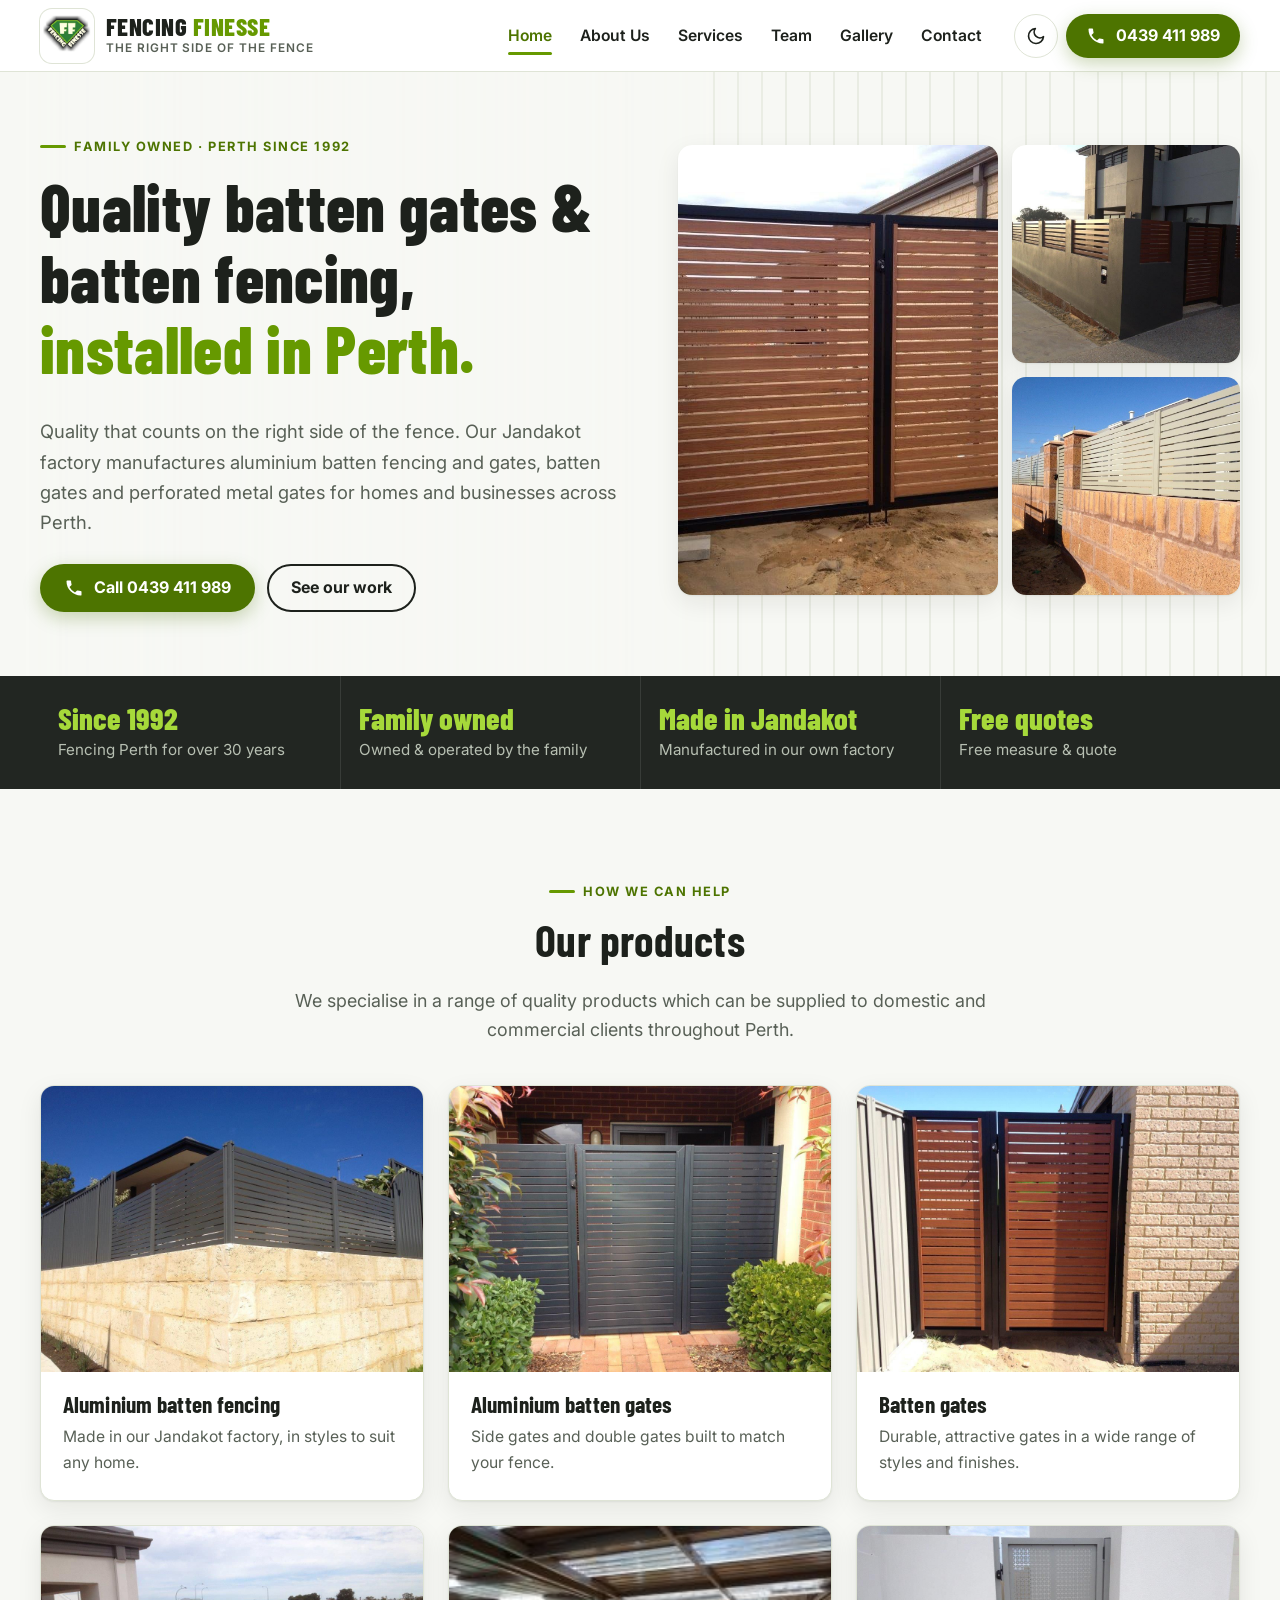
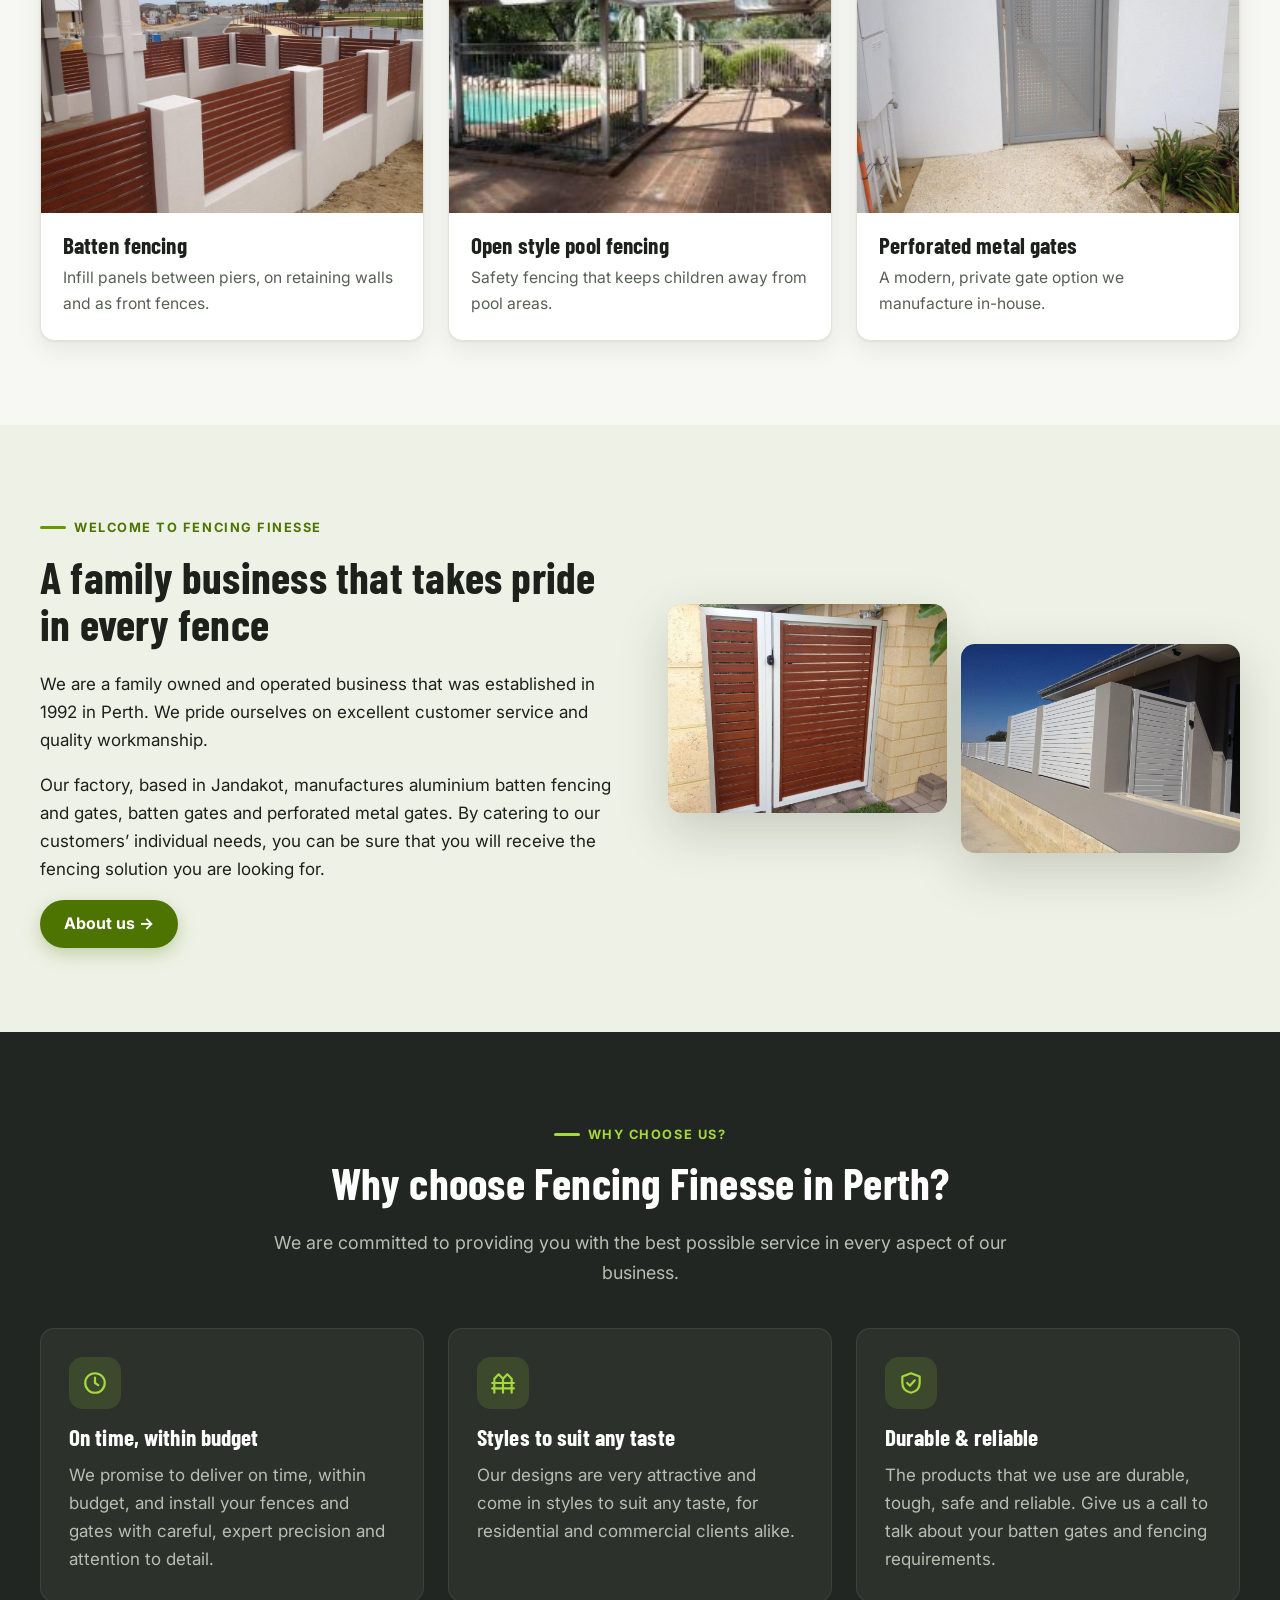
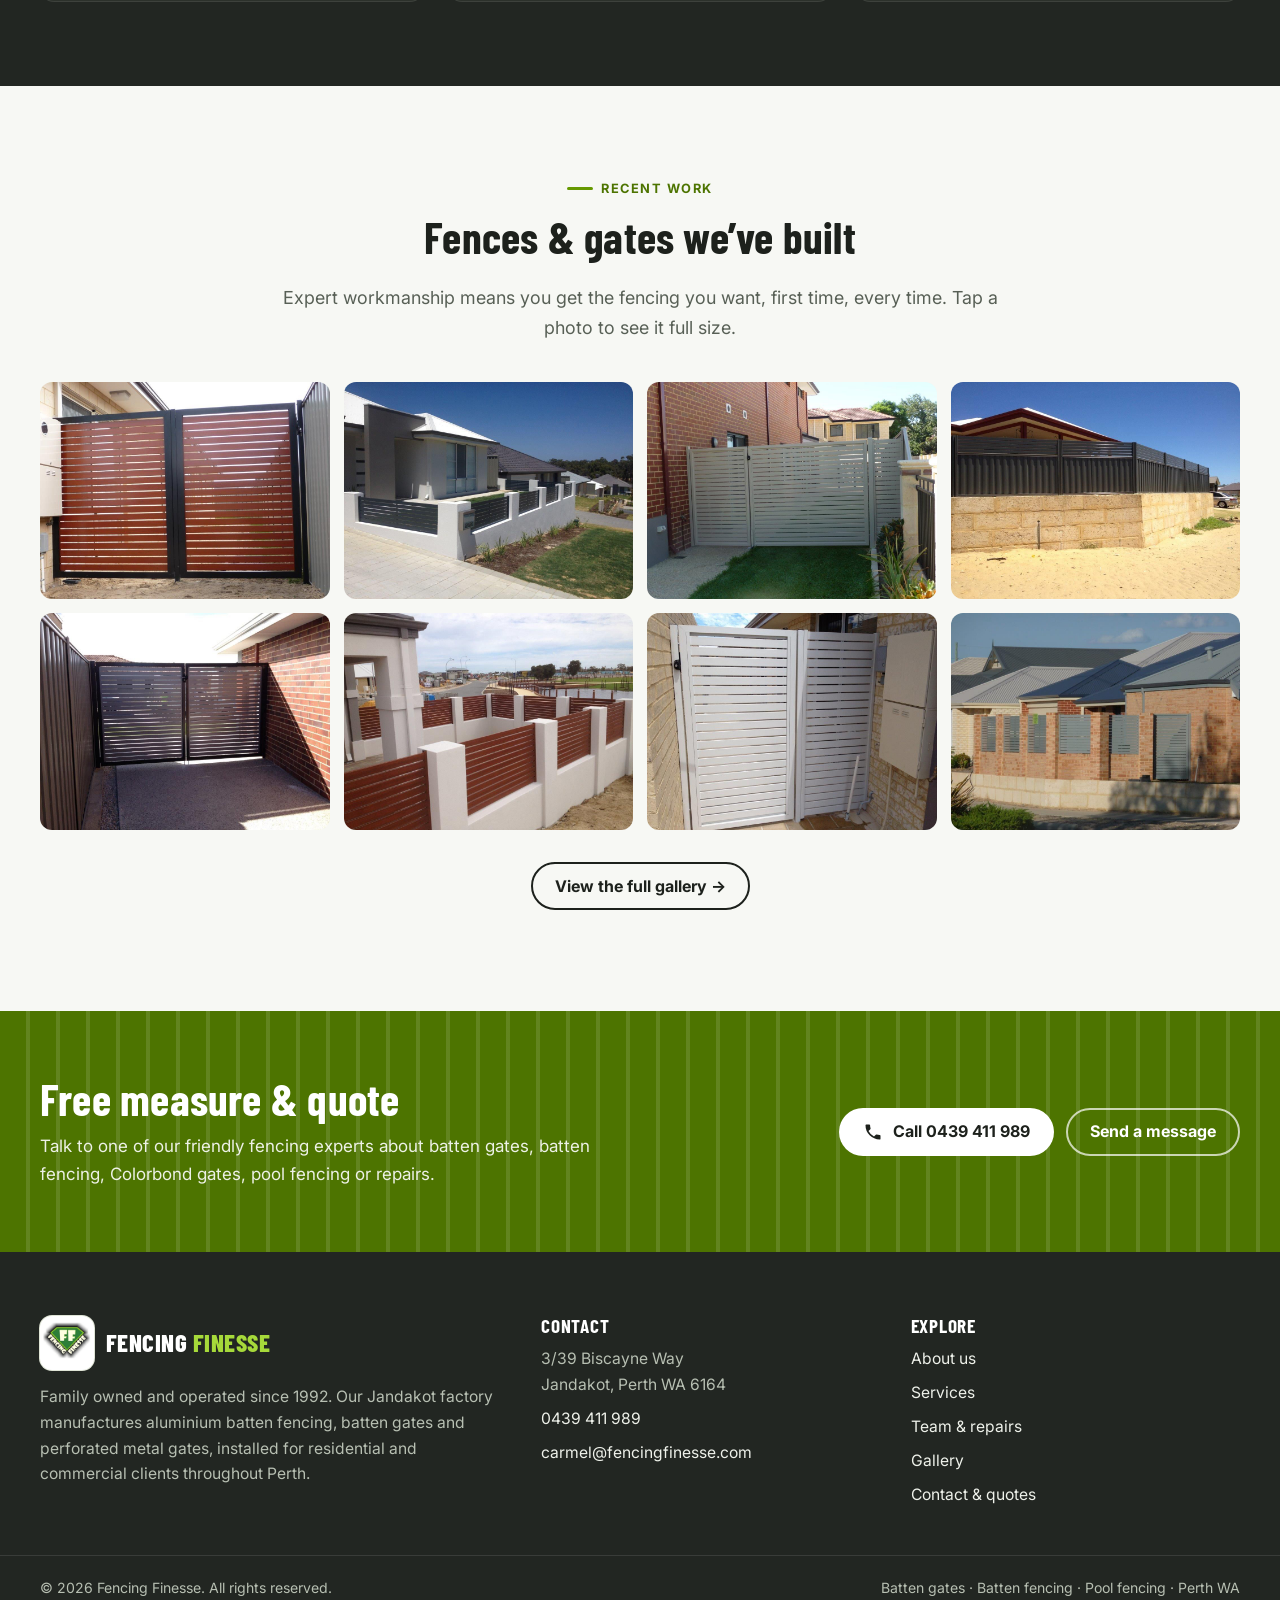
==== index.html @ 1fadce17 "Initial commit: fencing-finesse site" ====
<!DOCTYPE html>
<html lang="en-AU">
<head>
  <meta charset="utf-8">
  <meta name="viewport" content="width=device-width, initial-scale=1">
  <title>Fencing Finesse | Batten Gates &amp; Batten Fencing, Made and Installed in Perth</title>
  <meta name="description" content="Family owned since 1992. Fencing Finesse manufactures aluminium batten fencing, batten gates and perforated metal gates in Jandakot and installs them throughout Perth. Call 0439 411 989.">
  <meta name="theme-color" content="#ffffff">
  <script>(function(d){d.className+=' js';var t;try{t=localStorage.getItem('ff-theme')}catch(e){}if(t!=='light'&&t!=='dark'){t=window.matchMedia&&matchMedia('(prefers-color-scheme: dark)').matches?'dark':'light'}d.setAttribute('data-theme',t)})(document.documentElement);</script>
  <link rel="icon" href="images/logo-badge.png">
  <link rel="preconnect" href="https://fonts.googleapis.com">
  <link rel="preconnect" href="https://fonts.gstatic.com" crossorigin>
  <link href="https://fonts.googleapis.com/css2?family=Barlow+Condensed:wght@700;800&family=Inter:wght@400;600;700;800&display=swap" rel="stylesheet">
  <link rel="stylesheet" href="css/style.css">
</head>
<body>
<a class="skip" href="#main">Skip to content</a>

<header class="site-header">
  <div class="container">
    <a class="brand" href="index.html" aria-label="Fencing Finesse home">
      <span class="brand-badge"><img src="images/logo-badge.png" alt="" width="136" height="120"></span>
      <span class="brand-text">
        <span class="brand-name">Fencing <span>Finesse</span></span>
        <span class="brand-tag">The right side of the fence</span>
      </span>
    </a>
    <nav class="nav" id="site-nav" aria-label="Main">
      <a href="index.html" aria-current="page">Home</a>
      <a href="about.html">About Us</a>
      <a href="services.html">Services</a>
      <a href="team.html">Team</a>
      <a href="gallery.html">Gallery</a>
      <a href="contact.html">Contact</a>
    </nav>
    <div class="header-actions">
      <button class="icon-btn theme-toggle" type="button" aria-label="Switch to dark mode" aria-pressed="false">
        <svg class="i-moon" viewBox="0 0 24 24" fill="none" stroke="currentColor" stroke-width="2" stroke-linecap="round" stroke-linejoin="round" aria-hidden="true"><path d="M21 12.8A9 9 0 1 1 11.2 3a7 7 0 0 0 9.8 9.8z"/></svg>
        <svg class="i-sun" viewBox="0 0 24 24" fill="none" stroke="currentColor" stroke-width="2" stroke-linecap="round" aria-hidden="true"><circle cx="12" cy="12" r="4"/><path d="M12 2v2M12 20v2M4.9 4.9l1.4 1.4M17.7 17.7l1.4 1.4M2 12h2M20 12h2M4.9 19.1l1.4-1.4M17.7 6.3l1.4-1.4"/></svg>
      </button>
      <a class="btn btn--brand call-btn" href="tel:+61439411989" aria-label="Call Fencing Finesse on 0439 411 989">
        <svg viewBox="0 0 24 24" fill="currentColor" aria-hidden="true"><path d="M6.6 10.8a15.1 15.1 0 0 0 6.6 6.6l2.2-2.2a1 1 0 0 1 1-.25 11.4 11.4 0 0 0 3.6.57 1 1 0 0 1 1 1V20a1 1 0 0 1-1 1A17 17 0 0 1 3 4a1 1 0 0 1 1-1h3.5a1 1 0 0 1 1 1c0 1.25.2 2.45.57 3.57a1 1 0 0 1-.25 1z"/></svg>
        <span class="call-label">0439 411 989</span>
      </a>
      <button class="menu-toggle" type="button" aria-controls="site-nav" aria-expanded="false" aria-label="Open menu"><span></span></button>
    </div>
  </div>
</header>

<main id="main">

<section class="hero">
  <div class="container">
    <div>
      <span class="eyebrow">Family owned &middot; Perth since 1992</span>
      <h1>Quality batten gates &amp; batten fencing, <em>installed in Perth.</em></h1>
      <p class="lead">Quality that counts on the right side of the fence. Our Jandakot factory manufactures aluminium batten fencing and gates, batten gates and perforated metal gates for homes and businesses across Perth.</p>
      <div class="hero-actions">
        <a class="btn btn--brand" href="tel:+61439411989"><svg viewBox="0 0 24 24" fill="currentColor" aria-hidden="true"><path d="M6.6 10.8a15.1 15.1 0 0 0 6.6 6.6l2.2-2.2a1 1 0 0 1 1-.25 11.4 11.4 0 0 0 3.6.57 1 1 0 0 1 1 1V20a1 1 0 0 1-1 1A17 17 0 0 1 3 4a1 1 0 0 1 1-1h3.5a1 1 0 0 1 1 1c0 1.25.2 2.45.57 3.57a1 1 0 0 1-.25 1z"/></svg> Call 0439 411 989</a>
        <a class="btn btn--ghost" href="gallery.html">See our work</a>
      </div>
    </div>
    <div class="hero-mosaic">
      <figure><img src="images/job-20.jpg" alt="Timber-look batten double gates with a black frame" width="1024" height="768" fetchpriority="high"></figure>
      <figure><img src="images/job-11.jpg" alt="Batten infill with a matching timber-look gate" width="1024" height="768"></figure>
      <figure><img src="images/job-17.jpg" alt="Batten fence infill on a feature brick wall" width="1024" height="768"></figure>
    </div>
  </div>
</section>

<section class="stats" aria-label="At a glance">
  <div class="container">
    <div class="stat"><strong>Since 1992</strong><span>Fencing Perth for over 30 years</span></div>
    <div class="stat"><strong>Family owned</strong><span>Owned &amp; operated by the family</span></div>
    <div class="stat"><strong>Made in Jandakot</strong><span>Manufactured in our own factory</span></div>
    <div class="stat"><strong>Free quotes</strong><span>Free measure &amp; quote</span></div>
  </div>
</section>

<section class="section">
  <div class="container">
    <div class="center section-head">
      <span class="eyebrow">How we can help</span>
      <h2>Our products</h2>
      <p class="lead">We specialise in a range of quality products which can be supplied to domestic and commercial clients throughout Perth.</p>
    </div>
    <div class="grid grid--3">
      <a class="prod-card" href="services.html">
        <div class="media zoom"><img src="images/job-34.jpg" alt="" width="1024" height="768" loading="lazy" decoding="async"></div>
        <div class="body"><h3>Aluminium batten fencing</h3><p>Made in our Jandakot factory, in styles to suit any home.</p></div>
      </a>
      <a class="prod-card" href="services.html">
        <div class="media zoom"><img src="images/job-16.jpg" alt="" width="1024" height="768" loading="lazy" decoding="async"></div>
        <div class="body"><h3>Aluminium batten gates</h3><p>Side gates and double gates built to match your fence.</p></div>
      </a>
      <a class="prod-card" href="services.html">
        <div class="media zoom"><img src="images/job-23.jpg" alt="" width="1024" height="768" loading="lazy" decoding="async"></div>
        <div class="body"><h3>Batten gates</h3><p>Durable, attractive gates in a wide range of styles and finishes.</p></div>
      </a>
      <a class="prod-card" href="services.html">
        <div class="media zoom"><img src="images/job-09.jpg" alt="" width="1024" height="768" loading="lazy" decoding="async"></div>
        <div class="body"><h3>Batten fencing</h3><p>Infill panels between piers, on retaining walls and as front fences.</p></div>
      </a>
      <a class="prod-card" href="services.html#pool">
        <div class="media zoom"><img src="images/svc-pool.jpg" alt="" width="281" height="186" loading="lazy" decoding="async"></div>
        <div class="body"><h3>Open style pool fencing</h3><p>Safety fencing that keeps children away from pool areas.</p></div>
      </a>
      <a class="prod-card" href="services.html">
        <div class="media zoom"><img src="images/job-25.jpg" alt="" width="1024" height="768" loading="lazy" decoding="async"></div>
        <div class="body"><h3>Perforated metal gates</h3><p>A modern, private gate option we manufacture in-house.</p></div>
      </a>
    </div>
  </div>
</section>

<section class="section section--soft">
  <div class="container split">
    <div>
      <span class="eyebrow">Welcome to Fencing Finesse</span>
      <h2>A family business that takes pride in every fence</h2>
      <p>We are a family owned and operated business that was established in 1992 in Perth. We pride ourselves on excellent customer service and quality workmanship.</p>
      <p>Our factory, based in Jandakot, manufactures aluminium batten fencing and gates, batten gates and perforated metal gates. By catering to our customers&rsquo; individual needs, you can be sure that you will receive the fencing solution you are looking for.</p>
      <a class="btn btn--brand" href="about.html">About us &rarr;</a>
    </div>
    <div class="photo-pair">
      <div class="photo-frame zoom"><img src="images/job-24.jpg" alt="Timber-look batten gate with a white frame" width="1024" height="768" loading="lazy" decoding="async"></div>
      <div class="photo-frame zoom"><img src="images/job-30.jpg" alt="Batten front fence and pedestrian gate" width="1024" height="768" loading="lazy" decoding="async"></div>
    </div>
  </div>
</section>

<section class="section section--dark">
  <div class="container">
    <div class="center section-head">
      <span class="eyebrow">Why choose us?</span>
      <h2>Why choose Fencing Finesse in Perth?</h2>
      <p class="lead" style="color:var(--on-dark-muted)">We are committed to providing you with the best possible service in every aspect of our business.</p>
    </div>
    <div class="grid grid--3">
      <div class="card">
        <div class="icon-badge"><svg viewBox="0 0 24 24" fill="none" stroke="currentColor" stroke-width="2" stroke-linecap="round" stroke-linejoin="round" aria-hidden="true"><circle cx="12" cy="12" r="9"/><path d="M12 7v5l3 2"/></svg></div>
        <h3>On time, within budget</h3>
        <p>We promise to deliver on time, within budget, and install your fences and gates with careful, expert precision and attention to detail.</p>
      </div>
      <div class="card">
        <div class="icon-badge"><svg viewBox="0 0 24 24" fill="none" stroke="currentColor" stroke-width="2" stroke-linecap="round" stroke-linejoin="round" aria-hidden="true"><path d="M4 21V8l4-4 4 4v13M12 21V8l4-4 4 4v13M2 12h20M2 17h20"/></svg></div>
        <h3>Styles to suit any taste</h3>
        <p>Our designs are very attractive and come in styles to suit any taste, for residential and commercial clients alike.</p>
      </div>
      <div class="card">
        <div class="icon-badge"><svg viewBox="0 0 24 24" fill="none" stroke="currentColor" stroke-width="2" stroke-linecap="round" stroke-linejoin="round" aria-hidden="true"><path d="M12 3l8 3v6c0 5-3.5 8-8 9-4.5-1-8-4-8-9V6z"/><path d="M8.5 12l2.5 2.5 4.5-5"/></svg></div>
        <h3>Durable &amp; reliable</h3>
        <p>The products that we use are durable, tough, safe and reliable. Give us a call to talk about your batten gates and fencing requirements.</p>
      </div>
    </div>
  </div>
</section>

<section class="section">
  <div class="container">
    <div class="center section-head">
      <span class="eyebrow">Recent work</span>
      <h2>Fences &amp; gates we&rsquo;ve built</h2>
      <p class="lead">Expert workmanship means you get the fencing you want, first time, every time. Tap a photo to see it full size.</p>
    </div>
    <div class="gallery gallery--preview">
      <button class="g-item" type="button" data-cat="gates"><img src="images/job-32.jpg" alt="Timber-look batten double gates" width="1024" height="768" loading="lazy" decoding="async"><span class="cap">Timber-look batten double gates</span></button>
      <button class="g-item" type="button" data-cat="batten"><img src="images/job-21.jpg" alt="Front fence with charcoal batten infill" width="1024" height="768" loading="lazy" decoding="async"><span class="cap">Front fence with charcoal batten infill</span></button>
      <button class="g-item" type="button" data-cat="gates"><img src="images/job-13.jpg" alt="Grey batten gate beside a brick home" width="1024" height="768" loading="lazy" decoding="async"><span class="cap">Grey batten gate beside a brick home</span></button>
      <button class="g-item" type="button" data-cat="batten"><img src="images/job-05.jpg" alt="Batten infill above a limestone retaining wall" width="1024" height="768" loading="lazy" decoding="async"><span class="cap">Batten infill above a limestone retaining wall</span></button>
      <button class="g-item" type="button" data-cat="gates"><img src="images/job-27.jpg" alt="Charcoal batten double gates" width="1024" height="768" loading="lazy" decoding="async"><span class="cap">Charcoal batten double gates</span></button>
      <button class="g-item" type="button" data-cat="batten"><img src="images/job-09.jpg" alt="Timber-look batten infill between rendered piers" width="1024" height="768" loading="lazy" decoding="async"><span class="cap">Timber-look batten infill between rendered piers</span></button>
      <button class="g-item" type="button" data-cat="gates"><img src="images/job-28.jpg" alt="Pale grey batten side gates" width="1024" height="768" loading="lazy" decoding="async"><span class="cap">Pale grey batten side gates</span></button>
      <button class="g-item" type="button" data-cat="batten"><img src="images/job-35.jpg" alt="Batten panels between brick piers" width="1024" height="768" loading="lazy" decoding="async"><span class="cap">Batten panels between brick piers</span></button>
    </div>
    <p class="center" style="margin-top:32px"><a class="btn btn--ghost" href="gallery.html">View the full gallery &rarr;</a></p>
  </div>
</section>

<section class="cta-band">
  <div class="container">
    <div>
      <h2>Free measure &amp; quote</h2>
      <p>Talk to one of our friendly fencing experts about batten gates, batten fencing, Colorbond gates, pool fencing or repairs.</p>
    </div>
    <div class="cta-actions">
      <a class="btn btn--light" href="tel:+61439411989"><svg viewBox="0 0 24 24" fill="currentColor" aria-hidden="true"><path d="M6.6 10.8a15.1 15.1 0 0 0 6.6 6.6l2.2-2.2a1 1 0 0 1 1-.25 11.4 11.4 0 0 0 3.6.57 1 1 0 0 1 1 1V20a1 1 0 0 1-1 1A17 17 0 0 1 3 4a1 1 0 0 1 1-1h3.5a1 1 0 0 1 1 1c0 1.25.2 2.45.57 3.57a1 1 0 0 1-.25 1z"/></svg> Call 0439 411 989</a>
      <a class="btn btn--outline-light" href="contact.html">Send a message</a>
    </div>
  </div>
</section>
</main>

<footer class="site-footer">
  <div class="container cols">
    <div>
      <div class="footer-brand">
        <span class="brand-badge"><img src="images/logo-badge.png" alt="" width="136" height="120" loading="lazy" decoding="async"></span>
        <span class="brand-name">Fencing <span>Finesse</span></span>
      </div>
      <p>Family owned and operated since 1992. Our Jandakot factory manufactures aluminium batten fencing, batten gates and perforated metal gates, installed for residential and commercial clients throughout Perth.</p>
    </div>
    <div>
      <h4>Contact</h4>
      <ul>
        <li>3/39 Biscayne Way<br>Jandakot, Perth WA 6164</li>
        <li><a href="tel:+61439411989">0439 411 989</a></li>
        <li><a href="mailto:carmel@fencingfinesse.com">carmel@fencingfinesse.com</a></li>
      </ul>
    </div>
    <div>
      <h4>Explore</h4>
      <ul>
        <li><a href="about.html">About us</a></li>
        <li><a href="services.html">Services</a></li>
        <li><a href="team.html">Team &amp; repairs</a></li>
        <li><a href="gallery.html">Gallery</a></li>
        <li><a href="contact.html">Contact &amp; quotes</a></li>
      </ul>
    </div>
  </div>
  <div class="footer-bottom">
    <div class="container">
      <span>&copy; <span id="year">2026</span> Fencing Finesse. All rights reserved.</span>
      <span>Batten gates &middot; Batten fencing &middot; Pool fencing &middot; Perth WA</span>
    </div>
  </div>
</footer>

<a class="mobile-call" href="tel:+61439411989"><svg viewBox="0 0 24 24" fill="currentColor" aria-hidden="true"><path d="M6.6 10.8a15.1 15.1 0 0 0 6.6 6.6l2.2-2.2a1 1 0 0 1 1-.25 11.4 11.4 0 0 0 3.6.57 1 1 0 0 1 1 1V20a1 1 0 0 1-1 1A17 17 0 0 1 3 4a1 1 0 0 1 1-1h3.5a1 1 0 0 1 1 1c0 1.25.2 2.45.57 3.57a1 1 0 0 1-.25 1z"/></svg> Call 0439 411 989</a>

<script src="js/main.js"></script>
</body>
</html>
---- css/style.css ----
/* Fencing Finesse — shared styles */

/* ---------- Tokens ---------- */
:root {
  --bg: #f7f8f4;
  --surface: #ffffff;
  --soft: #eef2e6;
  --text: #1d211c;
  --muted: #586056;
  --line: #dfe4d6;
  --brand: #669900;          /* their original green */
  --brand-strong: #4d7400;   /* text/button-safe green */
  --brand-soft: #e3eecb;
  --on-brand: #ffffff;
  --dark: #222622;           /* charcoal bands */
  --dark-2: #2c312b;
  --on-dark: #eef1ea;
  --on-dark-muted: #b7bfb2;
  --accent-on-dark: #a6d93a;
  --header-bg: rgba(255, 255, 255, .86);
  --shadow: 0 1px 2px rgba(20, 30, 10, .06), 0 8px 24px rgba(20, 30, 10, .08);
  --shadow-lg: 0 18px 50px rgba(20, 30, 10, .18);
  --overlay: rgba(10, 12, 10, .92);
  --focus: #4d7400;
  --radius: 14px;
  --ease: cubic-bezier(.2, .7, .2, 1);
  --fast: 180ms;
  --med: 300ms;
  --header-h: 72px;
  color-scheme: light;
}
[data-theme="dark"] {
  --bg: #111311;
  --surface: #1a1d19;
  --soft: #161915;
  --text: #e7ebe3;
  --muted: #a4ac9f;
  --line: #2d332b;
  --brand: #8cc63f;
  --brand-strong: #9fd451;
  --brand-soft: #253217;
  --on-brand: #111608;
  --dark: #0b0c0b;
  --dark-2: #171a16;
  --on-dark: #e7ebe3;
  --on-dark-muted: #a4ac9f;
  --accent-on-dark: #a6d93a;
  --header-bg: rgba(20, 22, 19, .84);
  --shadow: 0 1px 2px rgba(0, 0, 0, .4), 0 8px 24px rgba(0, 0, 0, .35);
  --shadow-lg: 0 18px 50px rgba(0, 0, 0, .55);
  --overlay: rgba(0, 0, 0, .94);
  --focus: #a6d93a;
  color-scheme: dark;
}

/* ---------- Base ---------- */
*, *::before, *::after { box-sizing: border-box; }
html { -webkit-text-size-adjust: 100%; scroll-behavior: smooth; scroll-padding-top: calc(var(--header-h) + 16px); }
body {
  margin: 0;
  font: 400 1.0625rem/1.65 "Inter", system-ui, -apple-system, "Segoe UI", Roboto, sans-serif;
  color: var(--text);
  background: var(--bg);
  overflow-x: hidden;
}
html.theme-fade body, html.theme-fade .site-header::before, html.theme-fade .card, html.theme-fade .site-footer {
  transition: background-color var(--med) ease-out, color var(--med) ease-out, border-color var(--med) ease-out;
}
img { max-width: 100%; height: auto; display: block; }
a { color: var(--brand-strong); text-underline-offset: 3px; }
a:hover { text-decoration-thickness: 2px; }
h1, h2, h3, h4 {
  font-family: "Barlow Condensed", "Arial Narrow", sans-serif;
  font-weight: 700;
  line-height: 1.08;
  letter-spacing: .005em;
  margin: 0 0 .5em;
  color: var(--text);
}
h1 { font-size: clamp(2.4rem, 6vw, 4.1rem); font-weight: 800; }
h2 { font-size: clamp(1.9rem, 4vw, 2.75rem); }
h3 { font-size: 1.45rem; }
p { margin: 0 0 1em; }
ul { padding-left: 1.2em; }
:focus-visible { outline: 3px solid var(--focus); outline-offset: 3px; border-radius: 6px; }
.skip {
  position: absolute; left: 12px; top: -60px; z-index: 200;
  background: var(--brand-strong); color: var(--on-brand); padding: 10px 16px; border-radius: 8px; font-weight: 700;
  transition: top var(--fast) ease-out;
}
.skip:focus { top: 12px; }
.container { width: min(1200px, 100% - 40px); margin-inline: auto; }
.sr-only { position: absolute; width: 1px; height: 1px; overflow: hidden; clip: rect(0 0 0 0); white-space: nowrap; }

/* ---------- Buttons ---------- */
.btn {
  display: inline-flex; align-items: center; justify-content: center; gap: 10px;
  min-height: 48px; padding: 12px 22px;
  border-radius: 999px; border: 2px solid transparent;
  font: 700 1rem/1.2 "Inter", system-ui, sans-serif; text-decoration: none; cursor: pointer;
  transition: transform var(--fast) var(--ease), background-color var(--fast) ease-out, box-shadow var(--fast) ease-out, color var(--fast) ease-out, border-color var(--fast) ease-out;
}
.btn svg { width: 20px; height: 20px; flex: none; }
.btn:hover { transform: translateY(-2px); text-decoration: none; }
.btn:active { transform: translateY(0); }
.btn--brand { background: var(--brand-strong); color: var(--on-brand); box-shadow: 0 6px 18px rgba(77, 116, 0, .28); }
.btn--brand:hover { background: var(--brand); box-shadow: 0 10px 24px rgba(77, 116, 0, .35); }
.btn--ghost { border-color: currentColor; color: var(--text); background: transparent; }
.btn--ghost:hover { background: var(--soft); }
.btn--light { background: #fff; color: #1d211c; }
.btn--light:hover { background: var(--accent-on-dark); color: #111608; }
.btn--outline-light { border-color: rgba(255, 255, 255, .7); color: #fff; }
.btn--outline-light:hover { background: rgba(255, 255, 255, .12); border-color: #fff; }

/* ---------- Header ---------- */
.site-header {
  position: sticky; top: 0; z-index: 50;
  transition: box-shadow var(--med) ease-out;
}
/* blur lives on a pseudo-element so the fixed mobile menu isn't trapped in the header box */
.site-header::before {
  content: ""; position: absolute; inset: 0; z-index: -1;
  background: var(--surface);
  border-bottom: 1px solid var(--line);
  transition: background-color var(--med) ease-out;
}
.site-header.is-scrolled { box-shadow: var(--shadow); }
.site-header.is-scrolled::before {
  background: var(--header-bg);
  -webkit-backdrop-filter: saturate(160%) blur(12px);
  backdrop-filter: saturate(160%) blur(12px);
}
.site-header .container { display: flex; align-items: center; gap: 20px; min-height: var(--header-h); }
.brand { display: flex; align-items: center; gap: 12px; text-decoration: none; color: var(--text); margin-right: auto; min-width: 0; }
.brand-badge {
  flex: none; width: 54px; height: 54px; border-radius: 12px; background: #fff;
  display: grid; place-items: center; box-shadow: 0 0 0 1px var(--line);
  transition: transform var(--med) var(--ease);
}
.brand-badge img { width: 48px; height: auto; }
.brand:hover .brand-badge { transform: rotate(-4deg) scale(1.04); }
.brand-text { display: flex; flex-direction: column; min-width: 0; }
.brand-name { font: 800 1.55rem/1 "Barlow Condensed", sans-serif; text-transform: uppercase; letter-spacing: .02em; white-space: nowrap; }
.brand-name span { color: var(--brand); }
.brand-tag { font-size: .74rem; font-weight: 600; letter-spacing: .08em; text-transform: uppercase; color: var(--muted); white-space: nowrap; }

.nav { display: flex; gap: 4px; }
.nav a {
  position: relative; padding: 10px 12px; border-radius: 8px;
  color: var(--text); text-decoration: none; font-weight: 600; font-size: .98rem;
  transition: color var(--fast) ease-out, background-color var(--fast) ease-out;
}
.nav a::after {
  content: ""; position: absolute; left: 12px; right: 12px; bottom: 4px; height: 3px; border-radius: 3px;
  background: var(--brand); transform: scaleX(0); transform-origin: left;
  transition: transform var(--med) var(--ease);
}
.nav a:hover { color: var(--brand-strong); }
.nav a:hover::after, .nav a[aria-current="page"]::after { transform: scaleX(1); }
.nav a[aria-current="page"] { color: var(--brand-strong); }

.header-actions { display: flex; align-items: center; gap: 8px; flex: none; }
.icon-btn, .menu-toggle {
  width: 44px; height: 44px; border-radius: 50%; border: 1px solid var(--line);
  background: var(--surface); color: var(--text); cursor: pointer;
  display: grid; place-items: center; padding: 0;
  transition: background-color var(--fast) ease-out, transform var(--fast) var(--ease), border-color var(--fast) ease-out;
}
.icon-btn:hover, .menu-toggle:hover { background: var(--soft); border-color: var(--brand); }
.icon-btn svg { width: 20px; height: 20px; transition: transform var(--med) var(--ease); }
.theme-toggle:hover svg { transform: rotate(20deg); }
.theme-toggle .i-sun { display: none; }
[data-theme="dark"] .theme-toggle .i-sun { display: block; }
[data-theme="dark"] .theme-toggle .i-moon { display: none; }
.call-btn { min-height: 44px; padding: 10px 18px; white-space: nowrap; }
.call-short { display: none; }
.menu-toggle { display: none; position: relative; }
.menu-toggle span, .menu-toggle span::before, .menu-toggle span::after {
  position: absolute; left: 50%; width: 20px; height: 2px; margin-left: -10px; border-radius: 2px;
  background: currentColor; transition: transform var(--med) var(--ease), opacity var(--fast) ease-out;
}
.menu-toggle span { top: 50%; margin-top: -1px; }
.menu-toggle span::before, .menu-toggle span::after { content: ""; left: 0; margin-left: 0; }
.menu-toggle span::before { transform: translateY(-6px); }
.menu-toggle span::after { transform: translateY(6px); }
.menu-open .menu-toggle span { background: transparent; }
.menu-open .menu-toggle span::before { transform: rotate(45deg); background: var(--text); }
.menu-open .menu-toggle span::after { transform: rotate(-45deg); background: var(--text); }

@media (max-width: 1060px) {
  .menu-toggle { display: grid; }
  .nav {
    position: fixed; left: 0; right: 0; top: var(--header-h);
    flex-direction: column; gap: 2px; padding: 12px 20px 24px;
    background: var(--surface); border-bottom: 1px solid var(--line); box-shadow: var(--shadow-lg);
    max-height: calc(100vh - var(--header-h)); overflow-y: auto;
    opacity: 0; visibility: hidden; transform: translateY(-10px);
    transition: opacity var(--med) var(--ease), transform var(--med) var(--ease), visibility 0s linear var(--med);
  }
  .menu-open .nav { opacity: 1; visibility: visible; transform: none; transition-delay: 0s; }
  .nav a { padding: 14px 12px; font-size: 1.1rem; border-bottom: 1px solid var(--line); border-radius: 0; }
  .nav a:last-child { border-bottom: 0; }
  .nav a::after { left: 0; right: auto; width: 4px; top: 12px; bottom: 12px; height: auto; transform: scaleY(0); }
  .nav a:hover::after, .nav a[aria-current="page"]::after { transform: scaleY(1); }
}
@media (max-width: 640px) {
  :root { --header-h: 64px; }
  .site-header .container { gap: 8px; }
  .brand { gap: 9px; }
  .brand-badge { width: 44px; height: 44px; border-radius: 10px; }
  .brand-badge img { width: 39px; }
  .brand-name { font-size: 1.22rem; }
  .brand-tag { font-size: .62rem; letter-spacing: .05em; }
  .call-btn { padding: 0; width: 44px; justify-content: center; }
  .call-label { display: none; }
  .header-actions { gap: 6px; }
}
@media (max-width: 440px) { .brand-tag { display: none; } .brand-name { font-size: 1.35rem; } }

/* ---------- Hero ---------- */
.hero { position: relative; padding: 56px 0 64px; overflow: hidden; }
.hero::before {
  content: ""; position: absolute; inset: 0; z-index: -1;
  background:
    repeating-linear-gradient(90deg, transparent 0 22px, var(--line) 22px 24px) top right / 46% 100% no-repeat,
    var(--bg);
  opacity: .55;
  -webkit-mask-image: linear-gradient(90deg, transparent, #000 60%);
  mask-image: linear-gradient(90deg, transparent, #000 60%);
}
.hero .container { display: grid; grid-template-columns: minmax(0, 1.05fr) minmax(0, 1fr); gap: 48px; align-items: center; }
.eyebrow {
  display: inline-flex; align-items: center; gap: 8px; margin-bottom: 14px;
  font-size: .8rem; font-weight: 700; letter-spacing: .12em; text-transform: uppercase; color: var(--brand-strong);
}
.eyebrow::before { content: ""; width: 26px; height: 3px; border-radius: 3px; background: var(--brand); }
.hero h1 em { font-style: normal; color: var(--brand); }
.hero .lead { font-size: 1.15rem; color: var(--muted); max-width: 34em; }
.hero-actions { display: flex; flex-wrap: wrap; gap: 12px; margin-top: 26px; }
.hero-mosaic { display: grid; grid-template-columns: 1.4fr 1fr; grid-template-rows: 1fr 1fr; gap: 14px; aspect-ratio: 5 / 4; }
.hero-mosaic figure { margin: 0; border-radius: var(--radius); overflow: hidden; box-shadow: var(--shadow); background: var(--soft); }
.hero-mosaic figure:first-child { grid-row: span 2; }
.hero-mosaic img { width: 100%; height: 100%; object-fit: cover; }

.page-hero { position: relative; color: #fff; padding: 88px 0 72px; isolation: isolate; overflow: hidden; background: var(--dark); }
.page-hero img.bg { position: absolute; inset: 0; width: 100%; height: 100%; object-fit: cover; z-index: -2; }
.page-hero::after { content: ""; position: absolute; inset: 0; z-index: -1; background: linear-gradient(100deg, rgba(14, 18, 12, .88) 0%, rgba(14, 18, 12, .6) 55%, rgba(14, 18, 12, .25) 100%); }
.page-hero h1 { color: #fff; max-width: 15em; }
.page-hero p { max-width: 38em; font-size: 1.12rem; color: rgba(255, 255, 255, .88); }
.page-hero .eyebrow { color: var(--accent-on-dark); }
.page-hero .eyebrow::before { background: var(--accent-on-dark); }
.crumbs { font-size: .9rem; margin-bottom: 18px; color: rgba(255, 255, 255, .75); }
.crumbs a { color: #fff; }

/* ---------- Stats strip ---------- */
.stats { background: var(--dark); color: var(--on-dark); }
.stats .container { display: grid; grid-template-columns: repeat(4, minmax(0, 1fr)); }
.stat { padding: 26px 18px; border-left: 1px solid rgba(255, 255, 255, .1); }
.stat:first-child { border-left: 0; }
.stat strong { display: block; font: 800 1.9rem/1.1 "Barlow Condensed", sans-serif; color: var(--accent-on-dark); }
.stat span { color: var(--on-dark-muted); font-size: .95rem; }

/* ---------- Sections ---------- */
.section { padding: 84px 0; }
.section--soft { background: var(--soft); }
.section--dark { background: var(--dark); color: var(--on-dark); }
.section--dark h2, .section--dark h3 { color: #fff; }
.section--dark p { color: var(--on-dark-muted); }
.section--dark .eyebrow { color: var(--accent-on-dark); }
.section--dark .eyebrow::before { background: var(--accent-on-dark); }
.center { text-align: center; max-width: 760px; margin-inline: auto; }
.lead { font-size: 1.12rem; color: var(--muted); }
.section-head { margin-bottom: 40px; }
.split { display: grid; grid-template-columns: minmax(0, 1fr) minmax(0, 1fr); gap: 56px; align-items: center; }
.split--top { align-items: start; }
.grid { display: grid; gap: 24px; }
.grid--2 { grid-template-columns: repeat(2, minmax(0, 1fr)); }
.grid--3 { grid-template-columns: repeat(3, minmax(0, 1fr)); }
.check-list { list-style: none; padding: 0; margin: 0 0 1.2em; display: grid; gap: 10px; }
.check-list li { position: relative; padding-left: 34px; font-weight: 600; }
.check-list li::before {
  content: ""; position: absolute; left: 0; top: .2em; width: 22px; height: 22px; border-radius: 50%;
  background: var(--brand-soft) url("data:image/svg+xml,%3Csvg xmlns='http://www.w3.org/2000/svg' viewBox='0 0 24 24' fill='none' stroke='%23669900' stroke-width='3.2' stroke-linecap='round' stroke-linejoin='round'%3E%3Cpath d='M5 12.5l4.5 4.5L19 7.5'/%3E%3C/svg%3E") center / 14px no-repeat;
}

/* ---------- Cards ---------- */
.card {
  background: var(--surface); border: 1px solid var(--line); border-radius: var(--radius);
  padding: 28px; box-shadow: var(--shadow);
  transition: transform var(--med) var(--ease), box-shadow var(--med) ease-out, border-color var(--med) ease-out;
}
.card:hover { transform: translateY(-4px); box-shadow: var(--shadow-lg); border-color: color-mix(in srgb, var(--brand) 45%, var(--line)); }
.card p:last-child { margin-bottom: 0; }
.icon-badge {
  width: 52px; height: 52px; border-radius: 14px; display: grid; place-items: center; margin-bottom: 16px;
  background: var(--brand-soft); color: var(--brand-strong);
}
.icon-badge svg { width: 26px; height: 26px; }
.section--dark .card { background: var(--dark-2); border-color: rgba(255, 255, 255, .08); box-shadow: none; }
.section--dark .icon-badge { background: rgba(166, 217, 58, .14); color: var(--accent-on-dark); }

.prod-card {
  display: flex; flex-direction: column; text-decoration: none; color: inherit; overflow: hidden;
  background: var(--surface); border: 1px solid var(--line); border-radius: var(--radius); box-shadow: var(--shadow);
  transition: transform var(--med) var(--ease), box-shadow var(--med) ease-out;
}
.prod-card:hover { transform: translateY(-4px); box-shadow: var(--shadow-lg); }
.prod-card .media { aspect-ratio: 4 / 3; overflow: hidden; background: var(--soft); }
.prod-card .body { padding: 20px 22px 24px; }
.prod-card h3 { margin-bottom: .3em; }
.prod-card p { color: var(--muted); margin: 0; font-size: .98rem; }
.zoom img { width: 100%; height: 100%; object-fit: cover; transition: transform 400ms var(--ease); }
.zoom:hover img, a:hover .zoom img, .prod-card:hover .zoom img, .g-item:hover img { transform: scale(1.06); }

.photo-frame { border-radius: var(--radius); overflow: hidden; box-shadow: var(--shadow-lg); aspect-ratio: 4 / 3; }
.photo-frame img { width: 100%; height: 100%; object-fit: cover; }
.photo-pair { display: grid; grid-template-columns: minmax(0, 1fr) minmax(0, 1fr); gap: 14px; }
.photo-pair .photo-frame:nth-child(2) { margin-top: 40px; }

.quote {
  font: 700 clamp(1.6rem, 3.4vw, 2.3rem)/1.15 "Barlow Condensed", sans-serif;
  border-left: 5px solid var(--brand); padding: 4px 0 4px 22px; margin: 0 0 24px;
}

/* ---------- Service blocks ---------- */
.svc { display: grid; grid-template-columns: minmax(0, 1fr) minmax(0, 1.1fr); gap: 52px; align-items: center; }
.svc + .svc { margin-top: 80px; }
.svc:nth-child(even) .svc-media { order: 2; }
.svc-media { border-radius: var(--radius); overflow: hidden; box-shadow: var(--shadow-lg); aspect-ratio: 4 / 3; }
.svc-media img { width: 100%; height: 100%; object-fit: cover; }
.tag-list { display: flex; flex-wrap: wrap; gap: 8px; list-style: none; padding: 0; margin: 18px 0 0; }
.tag-list li { padding: 7px 14px; border-radius: 999px; background: var(--brand-soft); color: var(--brand-strong); font-weight: 600; font-size: .92rem; }

/* ---------- Gallery ---------- */
.filters { display: flex; flex-wrap: wrap; justify-content: center; gap: 8px; margin-bottom: 32px; }
.filter {
  min-height: 42px; padding: 8px 18px; border-radius: 999px; cursor: pointer;
  border: 1px solid var(--line); background: var(--surface); color: var(--text); font: 600 .95rem "Inter", sans-serif;
  transition: background-color var(--fast) ease-out, color var(--fast) ease-out, border-color var(--fast) ease-out;
}
.filter:hover { border-color: var(--brand); }
.filter[aria-pressed="true"] { background: var(--brand-strong); border-color: var(--brand-strong); color: var(--on-brand); }
.gallery { display: grid; grid-template-columns: repeat(auto-fill, minmax(min(100%, 270px), 1fr)); gap: 14px; }
.gallery--preview { grid-template-columns: repeat(4, minmax(0, 1fr)); }
.g-item {
  position: relative; display: block; padding: 0; border: 0; cursor: zoom-in; width: 100%;
  aspect-ratio: 4 / 3; overflow: hidden; border-radius: 12px; background: var(--soft);
  transition: opacity var(--med) ease-out, transform var(--med) var(--ease), box-shadow var(--med) ease-out;
}
.g-item img { width: 100%; height: 100%; object-fit: cover; transition: transform 400ms var(--ease); }
.g-item::after {
  content: ""; position: absolute; inset: 0;
  background: linear-gradient(to top, rgba(10, 14, 8, .55), transparent 55%);
  opacity: 0; transition: opacity var(--med) ease-out;
}
.g-item .cap {
  position: absolute; left: 14px; right: 14px; bottom: 12px; z-index: 1; text-align: left;
  color: #fff; font-weight: 600; font-size: .92rem; opacity: 0; transform: translateY(6px);
  transition: opacity var(--med) ease-out, transform var(--med) var(--ease);
}
.g-item:hover { box-shadow: var(--shadow-lg); }
.g-item:hover::after, .g-item:focus-visible::after { opacity: 1; }
.g-item:hover .cap, .g-item:focus-visible .cap { opacity: 1; transform: none; }
.g-item.is-hidden { display: none; }

/* ---------- Lightbox ---------- */
.lightbox {
  position: fixed; inset: 0; z-index: 300; display: grid; place-items: center;
  background: var(--overlay); padding: 64px 72px;
  opacity: 0; visibility: hidden; transition: opacity var(--med) ease-out, visibility 0s linear var(--med);
}
.lightbox.is-open { opacity: 1; visibility: visible; transition-delay: 0s; }
.lightbox figure { margin: 0; max-width: min(1100px, 100%); transform: scale(.96); transition: transform var(--med) var(--ease); }
.lightbox.is-open figure { transform: none; }
.lightbox img { max-height: calc(100vh - 160px); width: auto; margin: 0 auto; border-radius: 10px; box-shadow: 0 20px 60px rgba(0, 0, 0, .5); transition: opacity var(--fast) ease-out; }
.lightbox img.is-swapping { opacity: 0; }
.lightbox figcaption { color: #e9ece6; text-align: center; margin-top: 14px; font-size: .95rem; }
.lb-btn {
  position: absolute; width: 50px; height: 50px; border-radius: 50%; border: 0; cursor: pointer;
  background: rgba(255, 255, 255, .12); color: #fff; display: grid; place-items: center;
  transition: background-color var(--fast) ease-out, transform var(--fast) var(--ease);
}
.lb-btn:hover { background: rgba(255, 255, 255, .25); transform: scale(1.06); }
.lb-btn svg { width: 24px; height: 24px; }
.lb-close { top: 14px; right: 14px; }
.lb-prev { left: 14px; top: 50%; margin-top: -25px; }
.lb-next { right: 14px; top: 50%; margin-top: -25px; }
.lb-count { position: absolute; top: 26px; left: 22px; color: #cfd4ca; font-size: .9rem; font-weight: 600; }
body.lb-open { overflow: hidden; }

/* ---------- Contact ---------- */
.contact-grid { display: grid; grid-template-columns: minmax(0, 1.15fr) minmax(0, 1fr); gap: 32px; align-items: start; }
.form { display: grid; gap: 16px; }
.form .row { display: grid; grid-template-columns: minmax(0, 1fr) minmax(0, 1fr); gap: 16px; }
.form label { display: block; font-weight: 600; font-size: .95rem; margin-bottom: 6px; }
.form input, .form textarea, .form select {
  width: 100%; min-height: 48px; padding: 12px 14px; border-radius: 10px;
  border: 1px solid var(--line); background: var(--bg); color: var(--text); font: inherit;
  transition: border-color var(--fast) ease-out, box-shadow var(--fast) ease-out;
}
.form textarea { min-height: 140px; resize: vertical; }
.form input:focus, .form textarea:focus, .form select:focus { outline: none; border-color: var(--brand); box-shadow: 0 0 0 4px color-mix(in srgb, var(--brand) 25%, transparent); }
.form-note { font-size: .88rem; color: var(--muted); margin: 0; }
.info-list { list-style: none; padding: 0; margin: 0; display: grid; gap: 20px; }
.info-list li { display: flex; gap: 14px; align-items: flex-start; }
.info-list .icon-badge { margin: 0; width: 46px; height: 46px; flex: none; }
.info-list strong { display: block; font-size: .8rem; letter-spacing: .1em; text-transform: uppercase; color: var(--muted); }
.info-list a, .info-list span { font-weight: 600; font-size: 1.08rem; overflow-wrap: anywhere; }
.map { margin-top: 24px; border-radius: var(--radius); overflow: hidden; border: 1px solid var(--line); aspect-ratio: 4 / 3; background: var(--soft); }
.map iframe { width: 100%; height: 100%; border: 0; display: block; }
[data-theme="dark"] .map iframe { filter: invert(.9) hue-rotate(180deg) saturate(.7); }

/* ---------- CTA band ---------- */
.cta-band { position: relative; isolation: isolate; overflow: hidden; background: var(--brand-strong); color: #fff; padding: 64px 0; }
[data-theme="dark"] .cta-band { background: #2f4708; }
.cta-band::before {
  content: ""; position: absolute; inset: 0; z-index: -1; opacity: .12;
  background: repeating-linear-gradient(90deg, transparent 0 26px, #fff 26px 30px);
}
.cta-band .container { display: flex; flex-wrap: wrap; align-items: center; justify-content: space-between; gap: 24px; }
.cta-band h2 { color: #fff; margin-bottom: .2em; }
.cta-band p { margin: 0; color: rgba(255, 255, 255, .9); max-width: 36em; }
.cta-actions { display: flex; flex-wrap: wrap; gap: 12px; }

/* ---------- Footer ---------- */
.site-footer { background: var(--dark); color: var(--on-dark-muted); padding: 64px 0 0; font-size: .98rem; }
.site-footer .container.cols { display: grid; grid-template-columns: 1.4fr 1fr 1fr; gap: 40px; }
.site-footer h4 { color: #fff; font-size: 1.2rem; text-transform: uppercase; letter-spacing: .04em; }
.site-footer a { color: var(--on-dark); text-decoration: none; }
.site-footer a:hover { color: var(--accent-on-dark); text-decoration: underline; }
.site-footer ul { list-style: none; padding: 0; margin: 0; display: grid; gap: 8px; }
.footer-brand { display: flex; align-items: center; gap: 12px; margin-bottom: 14px; }
.footer-brand .brand-name { color: #fff; }
.footer-brand .brand-name span { color: var(--accent-on-dark); }
.footer-bottom { margin-top: 48px; border-top: 1px solid rgba(255, 255, 255, .1); padding: 20px 0; font-size: .88rem; }
.footer-bottom .container { display: flex; flex-wrap: wrap; justify-content: space-between; gap: 10px; }

/* ---------- Mobile call bar + back to top ---------- */
.mobile-call { display: none; }
.to-top {
  position: fixed; right: 18px; bottom: 18px; z-index: 40; width: 48px; height: 48px; border-radius: 50%;
  border: 0; cursor: pointer; background: var(--brand-strong); color: var(--on-brand); box-shadow: var(--shadow-lg);
  display: grid; place-items: center;
  opacity: 0; visibility: hidden; transform: translateY(12px);
  transition: opacity var(--med) ease-out, transform var(--med) var(--ease), visibility 0s linear var(--med), background-color var(--fast) ease-out;
}
.to-top svg { width: 22px; height: 22px; }
.to-top.is-visible { opacity: 1; visibility: visible; transform: none; transition-delay: 0s; }
.to-top:hover { background: var(--brand); }

/* ---------- Reveal on scroll ---------- */
.js .reveal { opacity: 0; transform: translateY(22px); }
.js .reveal.is-in {
  opacity: 1; transform: none;
  transition: opacity 400ms ease-out var(--delay, 0ms), transform 400ms var(--ease) var(--delay, 0ms);
}

/* ---------- Responsive ---------- */
@media (max-width: 960px) {
  .hero .container, .split, .svc, .contact-grid { grid-template-columns: minmax(0, 1fr); gap: 36px; }
  .svc:nth-child(even) .svc-media { order: 0; }
  .grid--3 { grid-template-columns: repeat(2, minmax(0, 1fr)); }
  .stats .container { grid-template-columns: repeat(2, minmax(0, 1fr)); }
  .stat:nth-child(3) { border-left: 0; }
  .stat:nth-child(n+3) { border-top: 1px solid rgba(255, 255, 255, .1); }
  .gallery--preview { grid-template-columns: repeat(2, minmax(0, 1fr)); }
  .site-footer .container.cols { grid-template-columns: 1fr 1fr; }
  .site-footer .container.cols > :first-child { grid-column: 1 / -1; }
}
@media (max-width: 640px) {
  body { font-size: 1rem; padding-bottom: 64px; }
  .container { width: min(1200px, 100% - 32px); }
  .section { padding: 60px 0; }
  .hero { padding: 36px 0 48px; }
  .hero::before { display: none; }
  .hero-mosaic { gap: 10px; }
  .page-hero { padding: 56px 0 48px; }
  .grid--2, .grid--3, .form .row { grid-template-columns: minmax(0, 1fr); }
  .stat { padding: 18px 12px; }
  .stat strong { font-size: 1.5rem; }
  .gallery { grid-template-columns: repeat(2, minmax(0, 1fr)); gap: 8px; }
  .gallery--preview { gap: 8px; }
  .g-item { border-radius: 8px; }
  .g-item .cap { display: none; }
  .card { padding: 22px; }
  .site-footer .container.cols { grid-template-columns: minmax(0, 1fr); }
  .photo-pair .photo-frame:nth-child(2) { margin-top: 24px; }
  .lightbox { padding: 60px 8px 76px; }
  .lb-prev, .lb-next { top: auto; bottom: 14px; margin-top: 0; }
  .lb-prev { left: calc(50% - 62px); }
  .lb-next { right: calc(50% - 62px); }
  .mobile-call {
    position: fixed; left: 0; right: 0; bottom: 0; z-index: 45;
    display: flex; align-items: center; justify-content: center; gap: 10px; min-height: 58px;
    padding: 10px 16px calc(10px + env(safe-area-inset-bottom));
    background: var(--brand-strong); color: var(--on-brand); font-weight: 800; font-size: 1.05rem; text-decoration: none;
    box-shadow: 0 -6px 20px rgba(0, 0, 0, .18);
  }
  .mobile-call svg { width: 20px; height: 20px; }
  .to-top { bottom: 76px; right: 14px; width: 44px; height: 44px; }
}

@media (prefers-reduced-motion: reduce) {
  html { scroll-behavior: auto; }
  *, *::before, *::after { transition-duration: 0ms !important; animation-duration: 0ms !important; transition-delay: 0ms !important; }
  .js .reveal { opacity: 1; transform: none; }
  .zoom:hover img, a:hover .zoom img, .prod-card:hover .zoom img, .g-item:hover img { transform: none; }
}
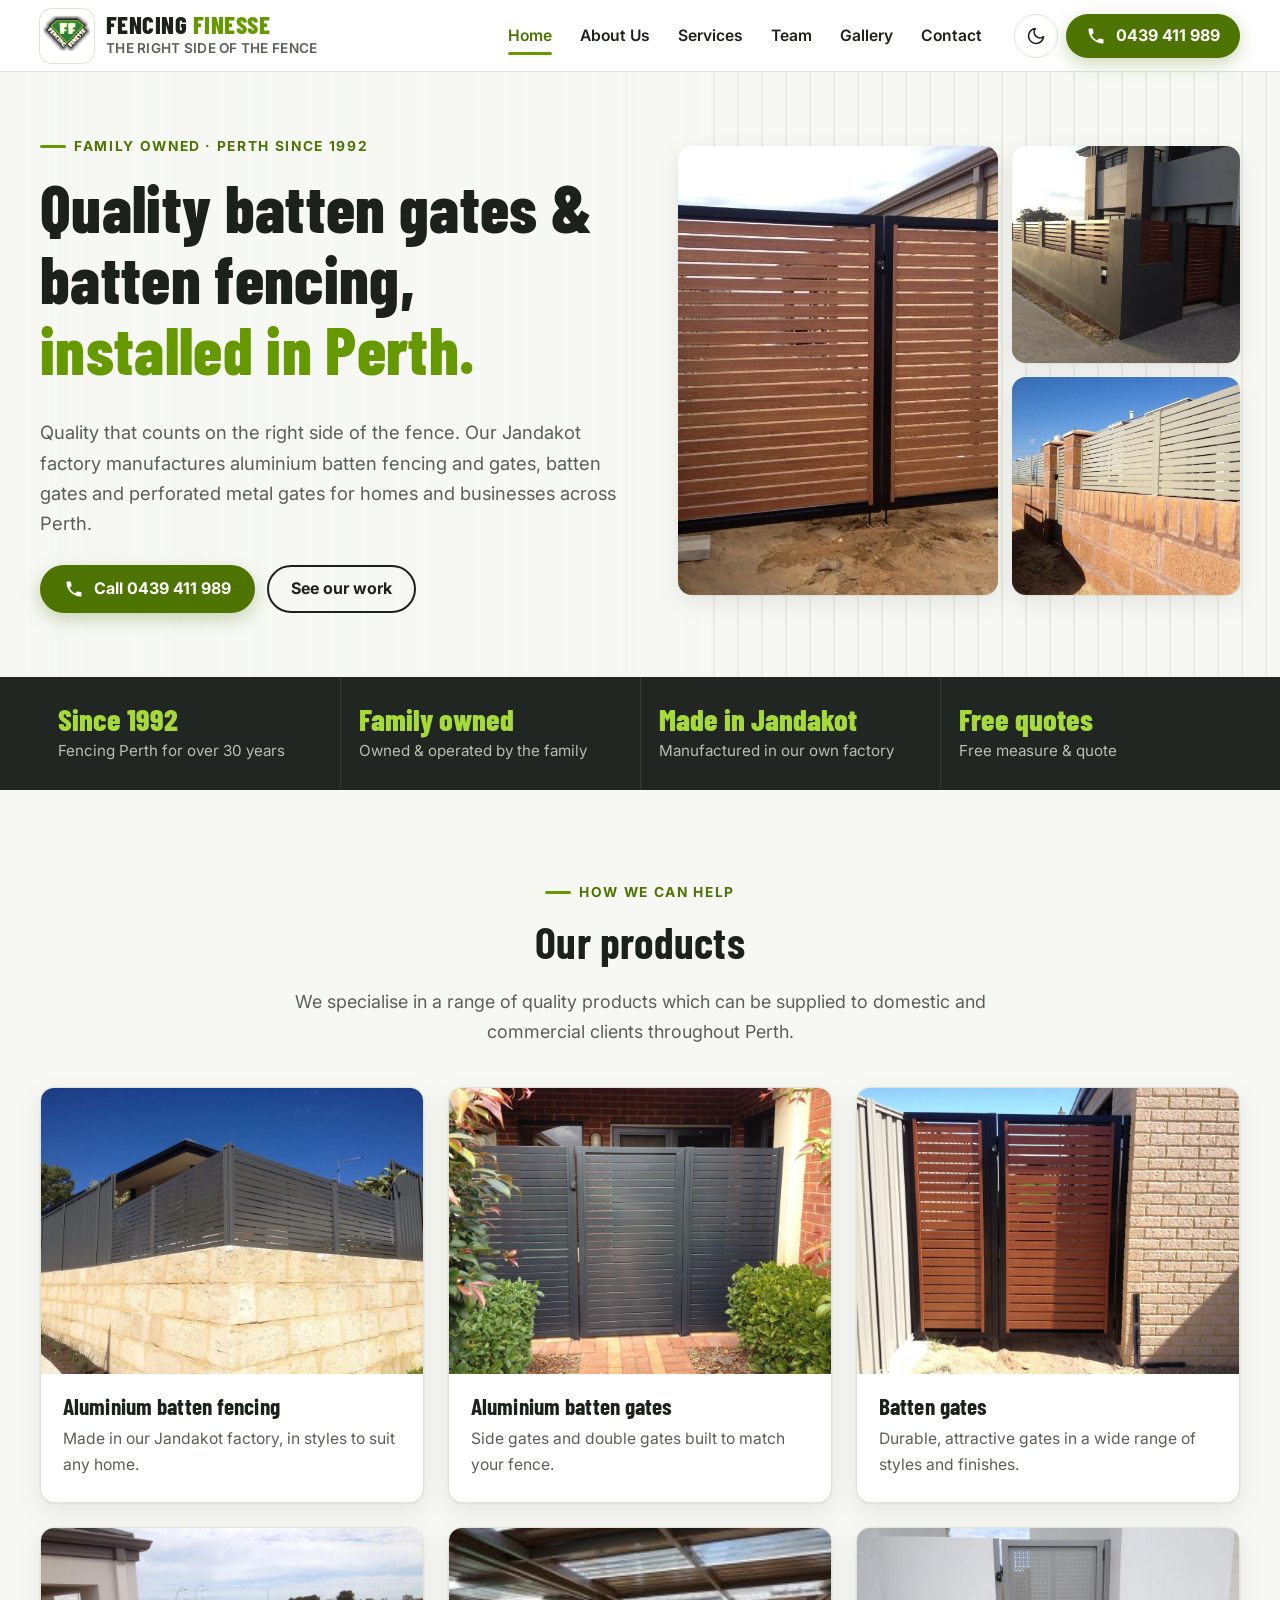
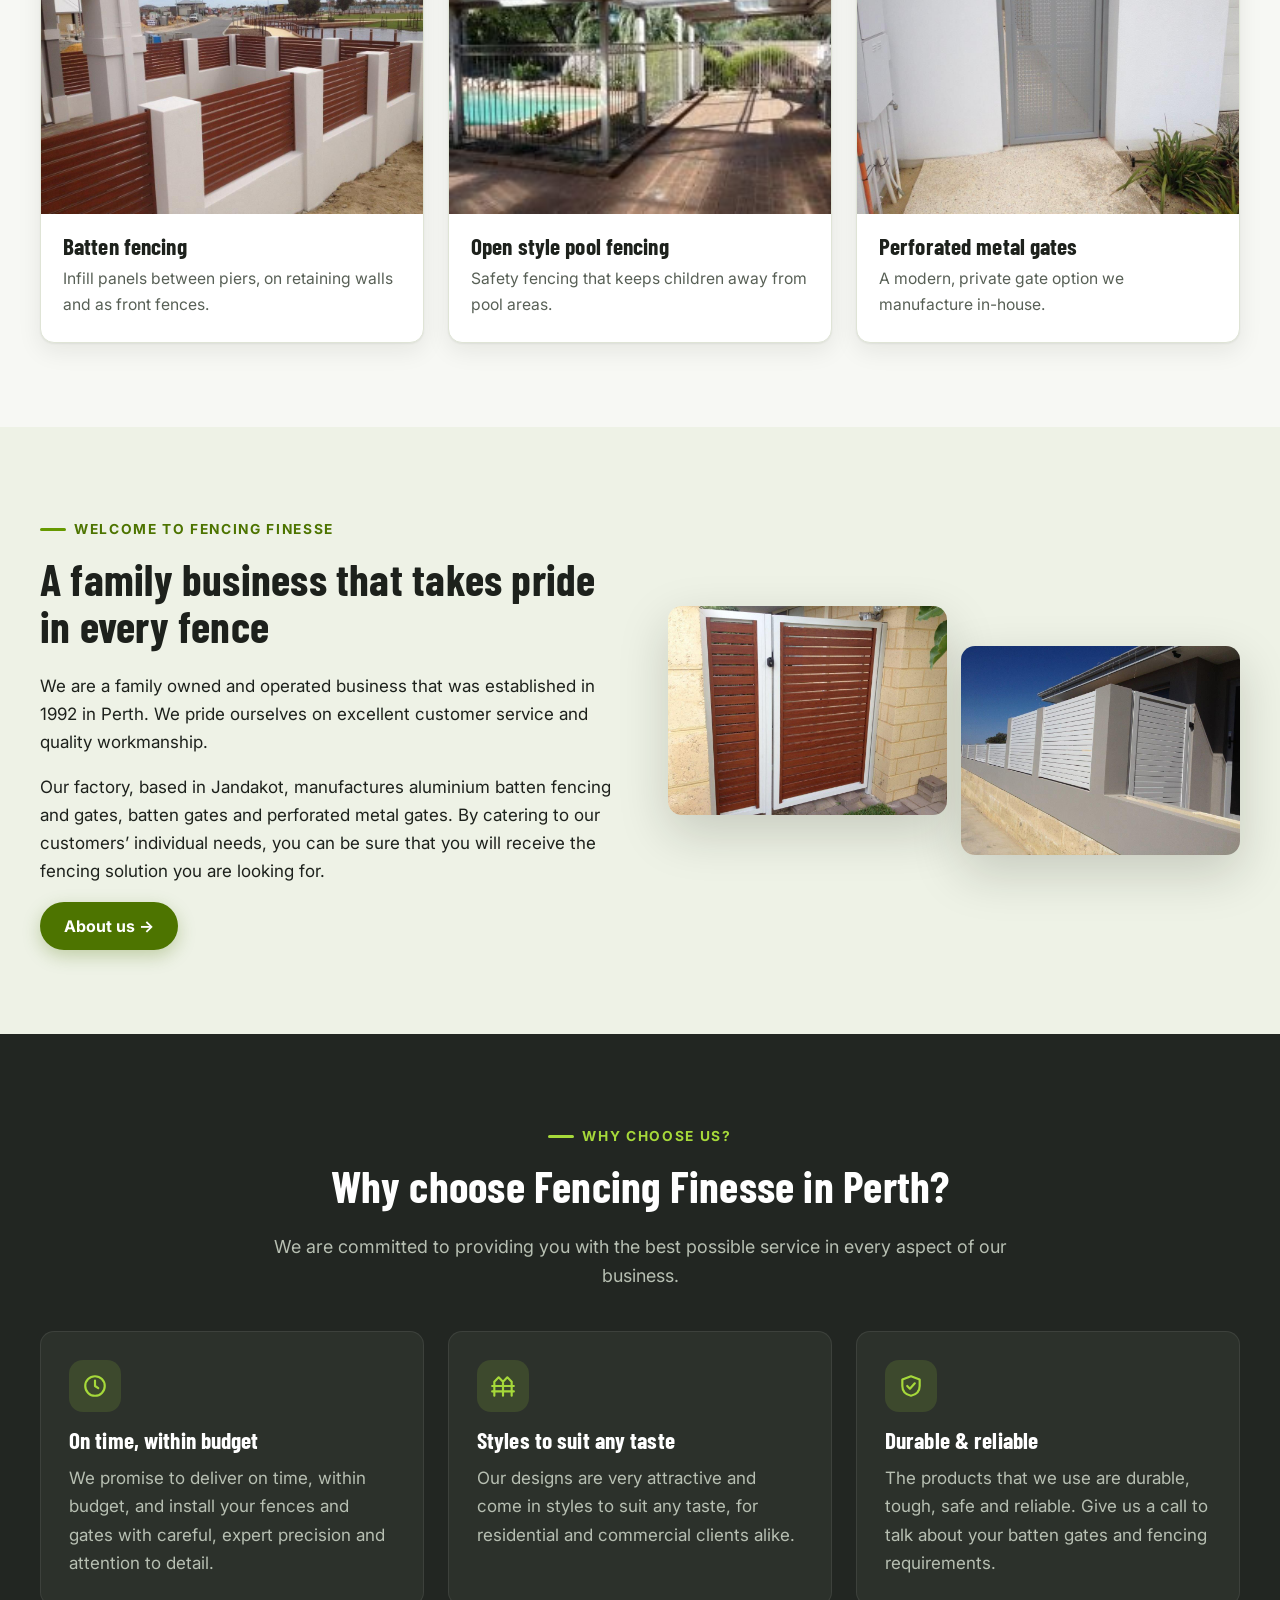
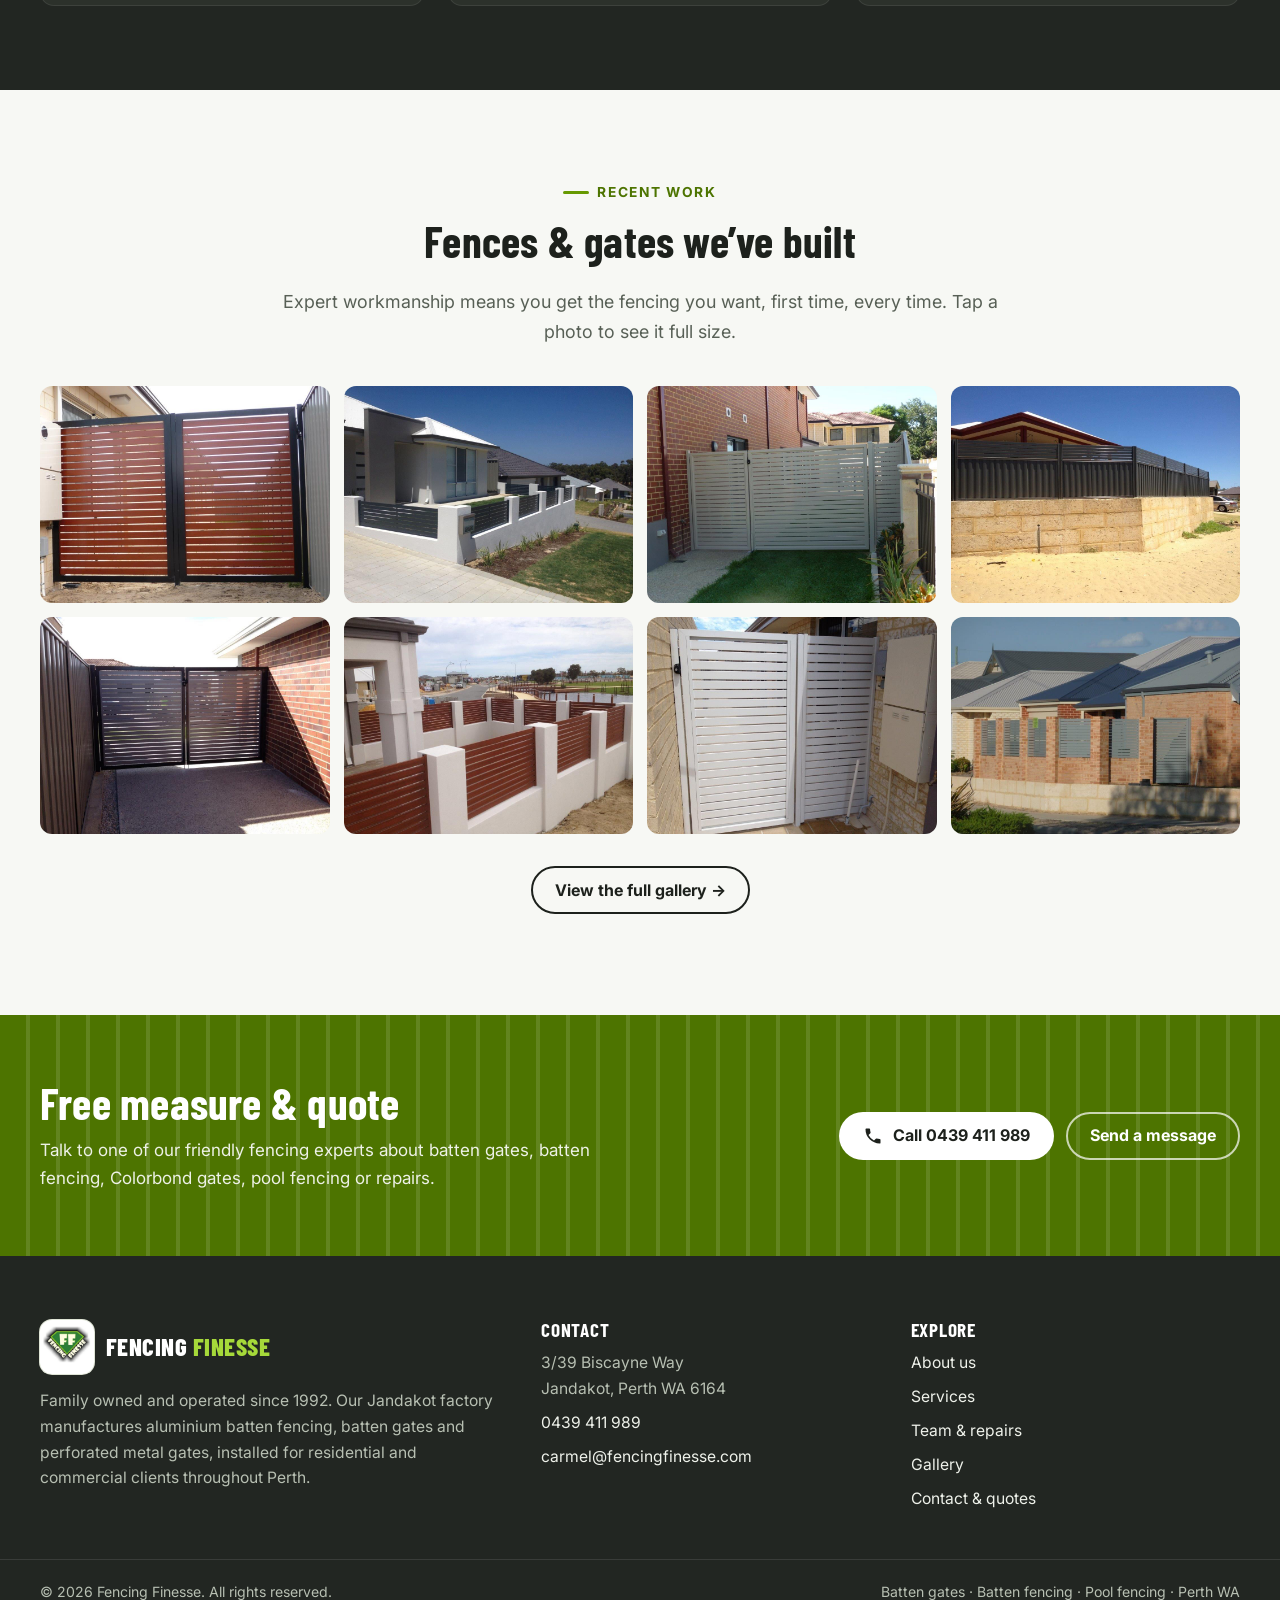
==== commit c391e110: "Fix tap targets, contrast, narrow phones and headings; add noindex; correct README claims" ====
--- a/index.html
+++ b/index.html
@@ -3,6 +3,7 @@
 <head>
   <meta charset="utf-8">
   <meta name="viewport" content="width=device-width, initial-scale=1">
+  <meta name="robots" content="noindex">
   <title>Fencing Finesse | Batten Gates &amp; Batten Fencing, Made and Installed in Perth</title>
   <meta name="description" content="Family owned since 1992. Fencing Finesse manufactures aluminium batten fencing, batten gates and perforated metal gates in Jandakot and installs them throughout Perth. Call 0439 411 989.">
   <meta name="theme-color" content="#ffffff">
@@ -201,7 +202,7 @@
       <p>Family owned and operated since 1992. Our Jandakot factory manufactures aluminium batten fencing, batten gates and perforated metal gates, installed for residential and commercial clients throughout Perth.</p>
     </div>
     <div>
-      <h4>Contact</h4>
+      <h3>Contact</h3>
       <ul>
         <li>3/39 Biscayne Way<br>Jandakot, Perth WA 6164</li>
         <li><a href="tel:+61439411989">0439 411 989</a></li>
@@ -209,7 +210,7 @@
       </ul>
     </div>
     <div>
-      <h4>Explore</h4>
+      <h3>Explore</h3>
       <ul>
         <li><a href="about.html">About us</a></li>
         <li><a href="services.html">Services</a></li>
--- a/css/style.css
+++ b/css/style.css
@@ -425,7 +425,7 @@
 /* ---------- Footer ---------- */
 .site-footer { background: var(--dark); color: var(--on-dark-muted); padding: 64px 0 0; font-size: .98rem; }
 .site-footer .container.cols { display: grid; grid-template-columns: 1.4fr 1fr 1fr; gap: 40px; }
-.site-footer h4 { color: #fff; font-size: 1.2rem; text-transform: uppercase; letter-spacing: .04em; }
+.site-footer h3 { color: #fff; font-size: 1.2rem; text-transform: uppercase; letter-spacing: .04em; }
 .site-footer a { color: var(--on-dark); text-decoration: none; }
 .site-footer a:hover { color: var(--accent-on-dark); text-decoration: underline; }
 .site-footer ul { list-style: none; padding: 0; margin: 0; display: grid; gap: 8px; }
@@ -506,3 +506,20 @@
   .js .reveal { opacity: 1; transform: none; }
   .zoom:hover img, a:hover .zoom img, .prod-card:hover .zoom img, .g-item:hover img { transform: none; }
 }
+
+/* ---------- Spec fixes, 25 Nov 2026: tap targets, readable text, narrow phones ---------- */
+.vh-h { position: absolute; width: 1px; height: 1px; margin: -1px; padding: 0; overflow: hidden; clip-path: inset(50%); white-space: nowrap; border: 0; }
+@media (max-width: 900px) {
+  .site-footer a:not(.btn):not(:has(img, svg)) { display: inline-block; min-width: 44px; padding-top: 11px; padding-bottom: 11px; }
+  .site-footer ul { gap: 0; }
+  .site-footer li { margin-bottom: 0; padding-top: 0; padding-bottom: 0; align-items: center; }
+  .contact-list a { display: inline-block; padding-top: 11px; padding-bottom: 11px; }
+  .topbar a { display: inline-block; min-height: 44px; line-height: 44px; margin: -6px 0; }
+  .topbar .container { padding-top: 6px; padding-bottom: 6px; align-items: center; }
+}
+.eyebrow { font-size: .86rem; }
+.brand-tag { font-size: .85rem; letter-spacing: .02em; }
+.contact-list strong, .info-list strong { font-size: .86rem; }
+main strong + a[href^="tel"], main strong + a[href^="mailto"] { display: inline-block; padding: 11px 0; }
+.filter { min-height: 44px; }
+@media (max-width: 620px) { .brand-tag { display: none; } }
